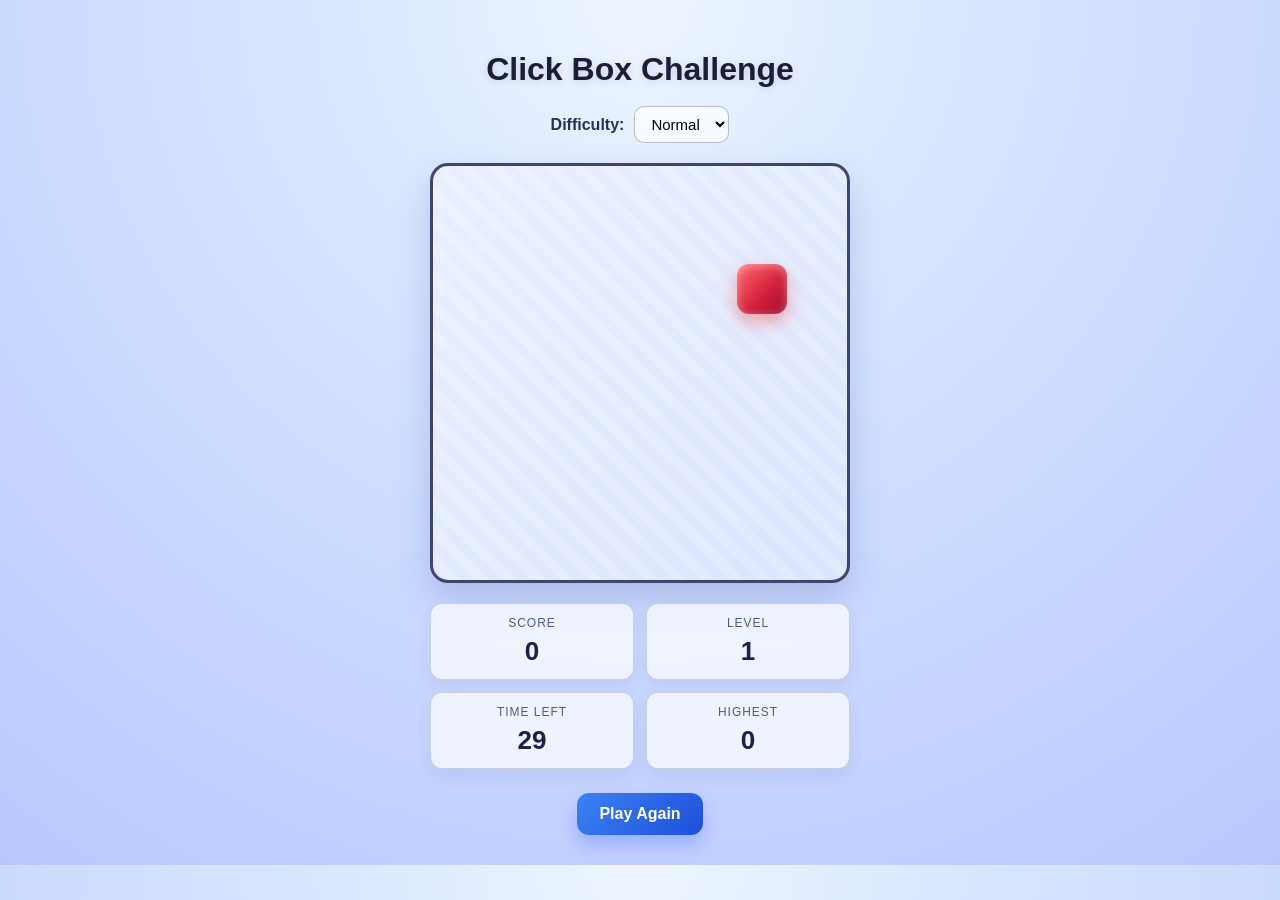
==== ClickBoxGames/index.html @ 86bacf96 "Add files via upload" ====
<!DOCTYPE html>
<html lang="en">
<head>
  <meta charset="UTF-8">
  <meta name="viewport" content="width=device-width, initial-scale=1.0">
  <title>Click Box Challenge</title>
  <link rel="stylesheet" href="style.css">
</head>
<body>
  <h1>Click Box Challenge</h1>

  <div class="controls">
    <label for="difficulty">Difficulty:</label>
    <select id="difficulty">
      <option value="easy">Easy</option>
      <option value="normal" selected>Normal</option>
      <option value="hard">Hard</option>
    </select>
  </div>

  <div id="game-area">
    <div id="box"></div>
  </div>

  <div class="stats-panel">
    <div class="stat-card">
      <span class="label">Score</span>
      <span id="score" class="value">0</span>
    </div>
    <div class="stat-card">
      <span class="label">Level</span>
      <span id="level" class="value">1</span>
    </div>
    <div class="stat-card">
      <span class="label">Time Left</span>
      <span id="time" class="value">30</span>
    </div>
    <div class="stat-card">
      <span class="label">Highest</span>
      <span id="highScore" class="value">0</span>
    </div>
  </div>

  <button id="restart-btn" type="button">Play Again</button>

  <!-- Sound effect -->
  <audio id="clickSound" src="freesound_community-button-pressed-38129 - Copy.mp3"></audio>
  <script src="script.js"></script>
</body>
</html>
---- ClickBoxGames/style.css ----
* {
  box-sizing: border-box;
}

body {
  font-family: Arial, sans-serif;
  text-align: center;
  background: radial-gradient(circle at top, #eef5ff 0%, #d8e7ff 30%, #b9c7ff 100%);
  margin: 0;
  padding: 30px 20px;
  color: #1d1d3a;
}

h1 {
  margin-bottom: 18px;
  text-shadow: 0 2px 8px rgba(0, 0, 0, 0.12);
}

.controls {
  display: flex;
  align-items: center;
  justify-content: center;
  gap: 10px;
  margin: 10px auto 18px;
  font-weight: 600;
  color: #23315f;
}

#difficulty {
  padding: 8px 12px;
  border-radius: 10px;
  border: 1px solid rgba(35, 41, 86, 0.3);
  background: rgba(255,255,255,0.7);
  font-size: 15px;
}

#game-area {
  position: relative;
  width: 420px;
  height: 420px;
  max-width: 90vw;
  margin: 20px auto;
  border: 3px solid rgba(35, 41, 86, 0.85);
  border-radius: 18px;
  background-color: #dce7ff;
  background-image:
    linear-gradient(135deg, rgba(255,255,255,0.48), rgba(255,255,255,0.12)),
    repeating-linear-gradient(
      45deg,
      rgba(92, 114, 255, 0.05),
      rgba(92, 114, 255, 0.05) 10px,
      rgba(255,255,255,0.02) 10px,
      rgba(255,255,255,0.02) 20px
    );
  box-shadow: 0 16px 35px rgba(53, 77, 145, 0.22);
  overflow: hidden;
  transition: background-color 0.7s ease, box-shadow 0.7s ease;
}

#game-area.level-1 { background-color: #dce7ff; }
#game-area.level-2 { background-color: #ffd58a; }
#game-area.level-3 { background-color: #ffaaaa; }
#game-area.level-4 { background-color: #83d8ff; }
#game-area.level-5 { background-color: #8be0a3; }
#game-area.level-6 { background-color: #b89aff; }
#game-area.level-7 { background-color: #ff9bdc; }

@media (prefers-reduced-motion: reduce) {
  #game-area {
    transition: none;
  }
}

#box {
  width: 50px;
  height: 50px;
  background: linear-gradient(135deg, #ff6a6a, #d21f3c 60%, #9b0d29);
  position: absolute;
  cursor: pointer;
  border-radius: 12px;
  box-shadow: 0 8px 18px rgba(255, 84, 84, 0.5), inset 0 2px 10px rgba(255,255,255,0.4);
  transition: transform 0.05s ease, box-shadow 0.05s ease, width 0.2s ease, height 0.2s ease;
}

#box:hover {
  box-shadow: 0 0 20px rgba(255, 116, 116, 0.9), 0 10px 24px rgba(255, 84, 84, 0.55);
}

#box.is-hit {
  transform: scale(1.12);
  box-shadow: 0 0 28px rgba(255, 234, 112, 0.95), 0 10px 24px rgba(255, 84, 84, 0.6);
  animation: hitPulse 0.22s ease-out;
}

@keyframes hitPulse {
  0% {
    filter: brightness(1);
    transform: scale(1);
    box-shadow: 0 0 0 rgba(255, 234, 112, 0.4), 0 10px 24px rgba(255, 84, 84, 0.4);
  }
  40% {
    filter: brightness(1.5);
    transform: scale(1.18);
    box-shadow: 0 0 30px rgba(255, 234, 112, 0.9), 0 12px 28px rgba(255, 84, 84, 0.8);
  }
  100% {
    filter: brightness(1.08);
    transform: scale(1.08);
    box-shadow: 0 0 18px rgba(255, 234, 112, 0.6), 0 10px 22px rgba(255, 84, 84, 0.6);
  }
}

.stats-panel {
  display: grid;
  grid-template-columns: repeat(2, minmax(120px, 1fr));
  gap: 12px;
  max-width: 420px;
  margin: 18px auto 16px;
}

.stat-card {
  background: rgba(255,255,255,0.7);
  border: 1px solid rgba(81, 94, 153, 0.25);
  border-radius: 12px;
  padding: 12px 10px;
  box-shadow: 0 8px 16px rgba(50, 68, 118, 0.08);
  backdrop-filter: blur(6px);
}

.label {
  display: block;
  font-size: 12px;
  letter-spacing: 0.08em;
  text-transform: uppercase;
  color: #4d5b8d;
  margin-bottom: 6px;
}

.value {
  font-size: 26px;
  font-weight: 700;
  color: #1a224c;
}

#restart-btn {
  background: linear-gradient(135deg, #3b82f6, #1d4ed8);
  color: white;
  border: none;
  border-radius: 12px;
  padding: 12px 22px;
  font-size: 16px;
  font-weight: 600;
  cursor: pointer;
  margin-top: 8px;
  box-shadow: 0 10px 18px rgba(66, 115, 255, 0.35);
  transition: transform 0.15s ease, box-shadow 0.15s ease;
}

#restart-btn:hover {
  transform: translateY(-1px);
  box-shadow: 0 14px 22px rgba(66, 115, 255, 0.5);
}

#restart-btn:active {
  transform: translateY(1px) scale(0.98);
}

.burst {
  position: absolute;
  width: 10px;
  height: 10px;
  border-radius: 50%;
  background: rgba(255, 255, 255, 0.9);
  box-shadow: 0 0 12px rgba(255, 255, 255, 0.9), 0 0 18px rgba(255, 186, 67, 0.8);
  pointer-events: none;
  animation: burstOut 0.8s cubic-bezier(0.22, 1, 0.36, 1) forwards;
}

@keyframes burstOut {
  0% {
    opacity: 1;
    transform: translate(0, 0) scale(1);
  }
  40% {
    opacity: 1;
  }
  100% {
    opacity: 0;
    transform: translate(var(--dx), var(--dy)) scale(0.25);
  }
}
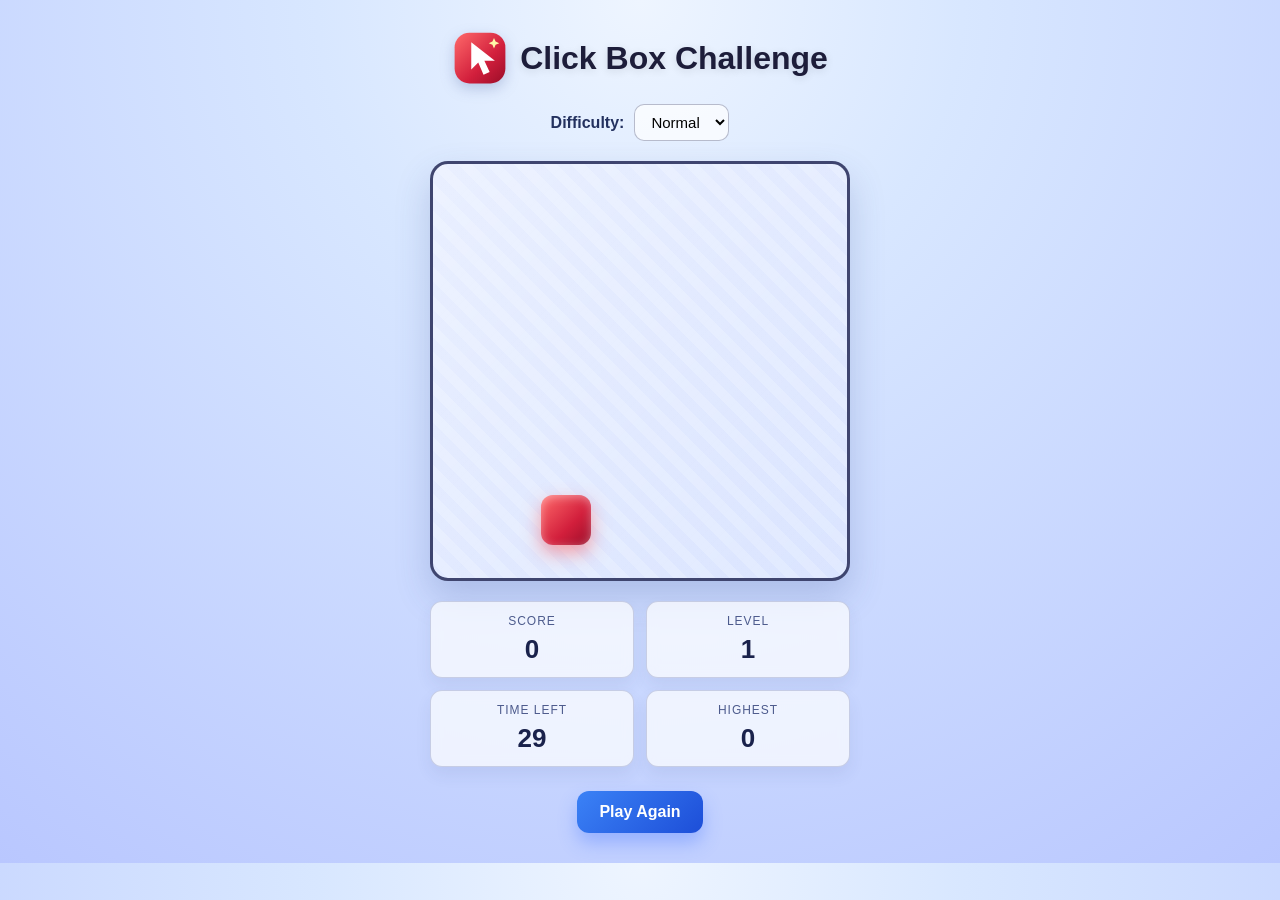
==== commit c0306429: "Add files via upload" ====
--- a/ClickBoxGames/index.html
+++ b/ClickBoxGames/index.html
@@ -5,9 +5,25 @@
   <meta name="viewport" content="width=device-width, initial-scale=1.0">
   <title>Click Box Challenge</title>
   <link rel="stylesheet" href="style.css">
+  <link rel="icon" href="data:image/svg+xml,%3Csvg xmlns='http://www.w3.org/2000/svg' viewBox='0 0 64 64'%3E%3Crect x='4' y='4' width='56' height='56' rx='15' fill='%23d21f3c'/%3E%3Cpath d='M22 15v29l8-8 6 14 7-3-6-13h12z' fill='white'/%3E%3C/svg%3E">
 </head>
 <body>
-  <h1>Click Box Challenge</h1>
+  <header class="brand-header">
+    <svg class="brand-logo" viewBox="0 0 64 64" role="img" aria-labelledby="logo-title">
+      <title id="logo-title">Click Box Challenge logo</title>
+      <defs>
+        <linearGradient id="logo-gradient" x1="0" y1="0" x2="1" y2="1">
+          <stop offset="0%" stop-color="#ff6a6a"></stop>
+          <stop offset="60%" stop-color="#d21f3c"></stop>
+          <stop offset="100%" stop-color="#9b0d29"></stop>
+        </linearGradient>
+      </defs>
+      <rect x="3" y="3" width="58" height="58" rx="17" fill="url(#logo-gradient)"></rect>
+      <path d="M22 14v31l8-8 6 14 7-3-6-13h12z" fill="#fff"></path>
+      <path d="m48 9 1.8 4.2L54 15l-4.2 1.8L48 21l-1.8-4.2L42 15l4.2-1.8z" fill="#fff7a8"></path>
+    </svg>
+    <h1>Click Box Challenge</h1>
+  </header>
 
   <div class="controls">
     <label for="difficulty">Difficulty:</label>
--- a/ClickBoxGames/style.css
+++ b/ClickBoxGames/style.css
@@ -11,9 +11,24 @@
   color: #1d1d3a;
 }
 
-h1 {
+.brand-header {
+  display: flex;
+  align-items: center;
+  justify-content: center;
+  gap: 12px;
   margin-bottom: 18px;
   text-shadow: 0 2px 8px rgba(0, 0, 0, 0.12);
+}
+
+.brand-header h1 {
+  margin: 0;
+}
+
+.brand-logo {
+  width: 56px;
+  height: 56px;
+  flex: 0 0 auto;
+  filter: drop-shadow(0 5px 7px rgba(53, 77, 145, 0.25));
 }
 
 .controls {
@@ -165,6 +180,21 @@
   transform: translateY(1px) scale(0.98);
 }
 
+@media (max-width: 420px) {
+  .brand-header {
+    gap: 9px;
+  }
+
+  .brand-header h1 {
+    font-size: 25px;
+  }
+
+  .brand-logo {
+    width: 48px;
+    height: 48px;
+  }
+}
+
 .burst {
   position: absolute;
   width: 10px;
@@ -190,4 +220,3 @@
   }
 }
 
-
